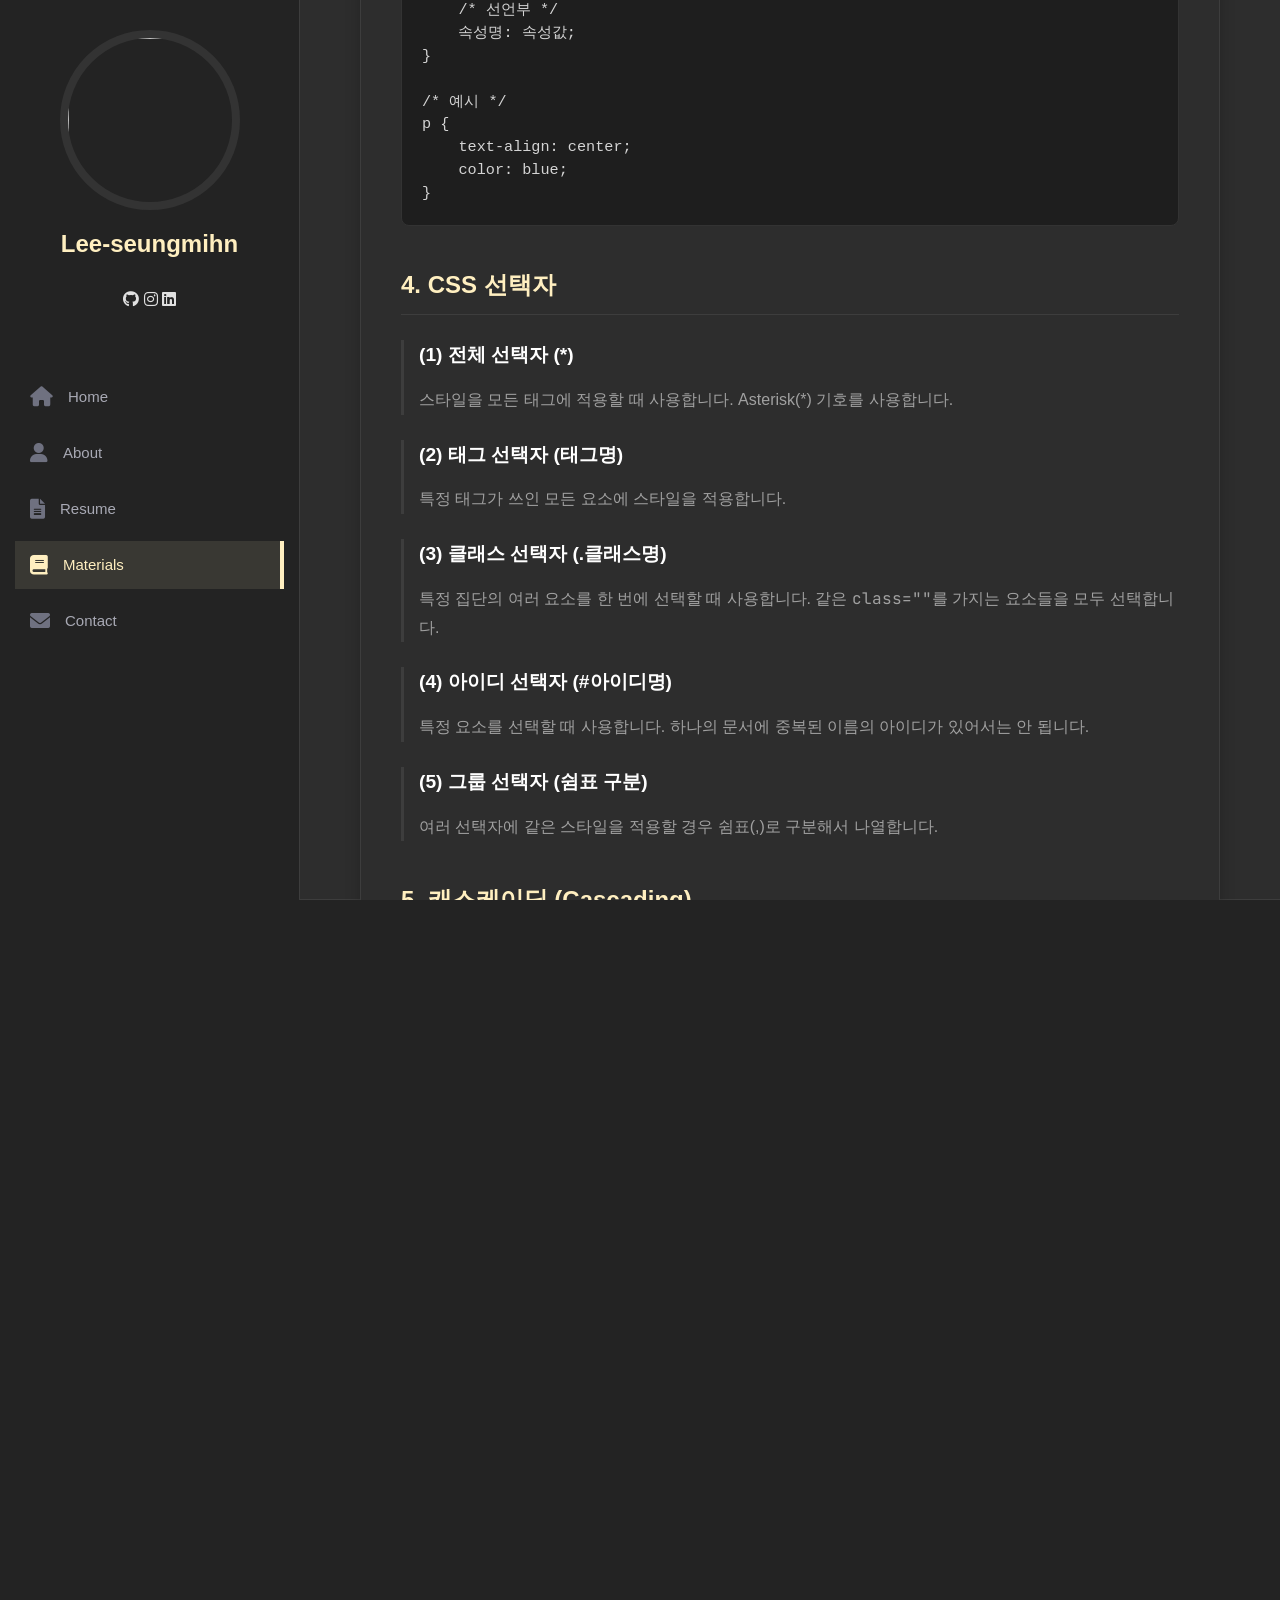
==== pages/css-intro.html @ 3c34afd3 "추가" ====
<!DOCTYPE html>
<html lang="ko" class="custom-scrollbar">
<head>
    <meta charset="UTF-8">
    <meta name="viewport" content="width=device-width, initial-scale=1.0">
    <title>CSS Intro | Lee-seungmihn</title>
    <link rel="stylesheet" href="../assets/css/reset.css">
    <link rel="stylesheet" href="../assets/css/font.css">
    <link rel="stylesheet" href="../assets/css/common.css">
    <link rel="stylesheet" href="../assets/css/util.css">
    <link rel="stylesheet" href="../assets/css/style.css">
    <link rel="stylesheet" href="https://cdnjs.cloudflare.com/ajax/libs/font-awesome/6.0.0/css/all.min.css">
</head>
<body>

    <!-- Sidebar -->
    <header id="sidebar">
        <div class="d-flex flex-column">
            <div class="profile">
                <img src="../assets/images/vertical-shot-light-brown-meerkat-daytime.jpg" alt="" class="img-fluid rounded-circle" style="width: 180px; height: 180px; object-fit: cover; object-position: top;">
                <h1 class="text-light"><a href="../index.html">Lee-seungmihn</a></h1>
                <div class="social-links mt-3 text-center">
                    <a href="#" class="github"><i class="fab fa-github"></i></a>
                    <a href="#" class="instagram"><i class="fab fa-instagram"></i></a>
                    <a href="#" class="linkedin"><i class="fab fa-linkedin"></i></a>
                </div>
            </div>

            <nav class="nav-menu">
                <div class="nav-indicator"></div>
                <ul>
                    <li><a href="../index.html#hero"><i class="fas fa-home"></i> <span>Home</span></a></li>
                    <li><a href="../index.html#about"><i class="fas fa-user"></i> <span>About</span></a></li>
                    <li><a href="../index.html#resume"><i class="fas fa-file-alt"></i> <span>Resume</span></a></li>
                    <li><a href="materials.html" class="active"><i class="fas fa-book"></i> <span>Materials</span></a></li>
                    <li><a href="../index.html#contact"><i class="fas fa-envelope"></i> <span>Contact</span></a></li>
                </ul>
            </nav>
        </div>
    </header>

    <main id="main">
        <section class="study-content section-bg">
            <div class="container">
                <div class="section-title">
                    <h2>CSS 기초 (Cascading Style Sheets)</h2>
                    <p>CSS의 기본 개념과 문법, 선택자, 그리고 우선순위 규칙에 대한 학습 정리입니다.</p>
                </div>

                <article class="study-article">
                    <h3>1. CSS란 무엇인가?</h3>
                    <p><strong>CSS</strong>는 <em>Cascading Style Sheets</em>의 약자입니다.</p>
                    <ul>
                        <li>HTML 태그들이 각종 미디어에서 어떻게 보일지를 정의할 때 사용합니다.</li>
                        <li>스타일을 HTML 문서로부터 분리하는 것이 가능해집니다.</li>
                    </ul>

                    <h3>2. CSS를 사용하는 이유</h3>
                    <p>HTML만으로 웹 페이지를 제작할 경우 다음과 같은 문제점이 발생합니다:</p>
                    <ul>
                        <li>세부 스타일을 일일이 따로 지정해야 해서 시간이 많이 소요됩니다.</li>
                        <li>완성 후에도 스타일 변경 및 유지보수가 어렵습니다.</li>
                    </ul>
                    <p><strong>CSS의 장점:</strong></p>
                    <ul>
                        <li>W3C에서 만든 스타일 시트 언어 표준입니다.</li>
                        <li>웹 페이지의 스타일을 별도의 파일로 저장하여 사이트 전체 스타일을 손쉽게 제어할 수 있습니다.</li>
                        <li>웹 사이트의 스타일을 일관성 있게 유지하고, 유지보수가 쉬워집니다.</li>
                    </ul>

                    <h3>3. CSS 문법</h3>
                    <div class="code-block">
<pre>
선택자 {
    /* 선언부 */
    속성명: 속성값;
}

/* 예시 */
p {
    text-align: center;
    color: blue;
}
</pre>
                    </div>

                    <h3>4. CSS 선택자</h3>
                    <div class="sub-section">
                        <h4>(1) 전체 선택자 (*)</h4>
                        <p>스타일을 모든 태그에 적용할 때 사용합니다. Asterisk(*) 기호를 사용합니다.</p>
                    </div>
                    <div class="sub-section">
                        <h4>(2) 태그 선택자 (태그명)</h4>
                        <p>특정 태그가 쓰인 모든 요소에 스타일을 적용합니다.</p>
                    </div>
                    <div class="sub-section">
                        <h4>(3) 클래스 선택자 (.클래스명)</h4>
                        <p>특정 집단의 여러 요소를 한 번에 선택할 때 사용합니다. 같은 <code>class=""</code>를 가지는 요소들을 모두 선택합니다.</p>
                    </div>
                    <div class="sub-section">
                        <h4>(4) 아이디 선택자 (#아이디명)</h4>
                        <p>특정 요소를 선택할 때 사용합니다. 하나의 문서에 중복된 이름의 아이디가 있어서는 안 됩니다.</p>
                    </div>
                    <div class="sub-section">
                        <h4>(5) 그룹 선택자 (쉼표 구분)</h4>
                        <p>여러 선택자에 같은 스타일을 적용할 경우 쉼표(,)로 구분해서 나열합니다.</p>
                    </div>

                    <h3>5. 캐스케이딩 (Cascading)</h3>
                    <p>하나의 요소는 하나 이상의 CSS 선언에 영향을 받을 수 있으며, 충돌을 피하기 위해 우선순위가 필요합니다.</p>

                    <h4>(1) 중요도 (Source Order)</h4>
                    <ol>
                        <li><strong>인라인 스타일:</strong> HTML 태그 안에 style 속성</li>
                        <li><strong>내부 스타일 시트:</strong> HTML 문서 안에 style 태그</li>
                        <li><strong>외부 스타일 시트:</strong> 별도 CSS 파일</li>
                        <li><strong>웹 브라우저 기본 스타일</strong></li>
                    </ol>

                    <h4>(2) 명시도 (Specificity)</h4>
                    <p>선택자를 구체적으로 사용할수록 우선순위가 높아집니다.</p>
                    <ol>
                        <li>!important</li>
                        <li>아이디 선택자 (#id)</li>
                        <li>클래스 선택자 (.class)</li>
                        <li>태그 선택자 (tag)</li>
                        <li>전체 선택자 (*)</li>
                        <li>상속받은 속성 (Inherited)</li>
                    </ol>

                    <h4>(3) 선언 순서</h4>
                    <p>나중에 선언된 스타일이 우선 적용됩니다.</p>
                </article>

                <div class="mt-5 text-center">
                    <a href="materials.html" class="btn-back">목록으로 돌아가기</a>
                </div>
            </div>
        </section>
    </main>

    <!-- Footer -->
    <footer id="footer">
        <div class="container">
            <div class="copyright">
                &copy; Copyright 2024 <strong><span>Lee-seungmihn</span></strong>. All Rights Reserved.
            </div>
        </div>
    </footer>

    <script src="../assets/js/layout.js"></script>
    <script src="../assets/js/service.js"></script>
    <script src="../assets/js/event.js"></script>
</body>
</html>
---- assets/css/font.css ----
/* font.css */
@import url('https://cdn.jsdelivr.net/gh/orioncactus/pretendard@v1.3.9/dist/web/static/pretendard.min.css');
@import url('https://fonts.googleapis.com/css2?family=JetBrains+Mono:wght@400;700&display=swap');

:root {
    --font-main: "Pretendard", -apple-system, BlinkMacSystemFont, system-ui, Roboto, "Helvetica Neue", "Segoe UI", "Apple SD Gothic Neo", "Noto Sans KR", "Malgun Gothic", "Apple Color Emoji", "Segoe UI Emoji", "Segoe UI Symbol", sans-serif;
    --font-code: 'JetBrains Mono', monospace;
}

body {
    font-family: var(--font-main);
    line-height: 1.6;
}

code, pre {
    font-family: var(--font-code);
}
---- assets/css/common.css ----
/* common.css - Lee-seungmihn Full Page & Custom Scrollbar */
:root {
    --primary-bg: #232323; 
    --accent-color: #ffefc0; 
    --text-main: #e0e0e0;
    --text-muted: #a0a0a0;
    --bg-light: #2d2d2d;
    --white: #ffffff;
    --border-color: #3d3d3d;
    --sidebar-width: 300px;
}

* { margin: 0; padding: 0; box-sizing: border-box; }

/* 1. Custom Scrollbar */
.custom-scrollbar::-webkit-scrollbar { width: 6px; }
.custom-scrollbar::-webkit-scrollbar-track { background: var(--primary-bg); }
.custom-scrollbar::-webkit-scrollbar-thumb { background: var(--accent-color); border-radius: 10px; }

/* 스크롤바 숨기기 */
.hide-scrollbar { -ms-overflow-style: none; scrollbar-width: none; }
.hide-scrollbar::-webkit-scrollbar { display: none; }

html.full-page-active, 
html.full-page-active body { overflow: hidden; height: 100%; }

body {
    font-family: "Pretendard", sans-serif;
    color: var(--text-main);
    background-color: var(--primary-bg);
}

/* Sidebar */
#sidebar {
    position: fixed;
    top: 0; left: 0; bottom: 0;
    width: var(--sidebar-width);
    padding: 0 15px;
    background: var(--primary-bg);
    border-right: 1px solid var(--border-color);
    overflow-y: auto;
    z-index: 9997;
    transition: left 0.5s cubic-bezier(0.645, 0.045, 0.355, 1);
}

.profile { padding: 30px 0; text-align: center; }
.profile img { 
    margin: 0 auto; display: block; border: 8px solid #333; border-radius: 50%; 
    width: 180px; height: 180px; object-fit: cover; object-position: top;
}
.profile h1 { font-size: 24px; margin: 15px 0 0 0; font-weight: 600; color: var(--accent-color); }

.nav-menu { padding: 30px 0; position: relative; }
.nav-menu ul { list-style: none; position: relative; z-index: 2; }

/* Floating Rectangular Indicator */
.nav-indicator {
    position: absolute;
    left: 0; width: 100%;
    background: rgba(255, 239, 192, 0.1);
    border-right: 4px solid var(--accent-color);
    transition: all 0.5s cubic-bezier(0.4, 0, 0.2, 1); 
    z-index: 1;
    pointer-events: none;
}

.nav-menu a {
    display: flex; align-items: center; color: #a8a9b4; padding: 12px 15px; margin-bottom: 8px;
    transition: 0.3s; font-size: 15px; text-decoration: none;
}
.nav-menu a i { font-size: 20px; padding-right: 15px; color: #6f7180; }
.nav-menu a:hover, .nav-menu .active, .nav-menu li:hover > a { color: var(--accent-color); }
.nav-menu a:hover i, .nav-menu .active i { color: var(--accent-color); }

/* Main Content */
#main { 
    margin-left: var(--sidebar-width); 
    transition: transform 0.7s cubic-bezier(0.645, 0.045, 0.355, 1),
                margin-left 0.5s cubic-bezier(0.645, 0.045, 0.355, 1),
                opacity 0.5s ease;
    will-change: transform, margin-left;
}

/* Full Page Sections */
section {
    width: 100%; height: 100vh; padding: 60px 0;
    display: flex; flex-direction: column; justify-content: center;
    border-bottom: 1px solid var(--border-color); position: relative;
}

footer {
    width: 100%; height: 200px; background: #1a1a1a;
    display: flex; align-items: center; justify-content: center;
    border-top: 1px solid var(--border-color);
}

.section-bg { background: var(--bg-light); }
.section-title { padding-bottom: 30px; }
.section-title h2 { font-size: 32px; font-weight: bold; margin-bottom: 20px; padding-bottom: 20px; position: relative; color: var(--accent-color); }
.section-title h2::after { content: ""; position: absolute; display: block; width: 50px; height: 3px; background: var(--accent-color); bottom: 0; left: 0; }

.container { padding: 0 60px; width: 100%; max-width: 1200px; margin: 0 auto; }

/* Resume Section */
.resume-grid {
    display: grid; grid-template-columns: repeat(2, 1fr); gap: 50px; width: 100%; align-items: start;
}
.resume-col { min-width: 0; }
.resume .resume-title { font-size: 26px; font-weight: 700; margin-bottom: 25px; color: var(--accent-color); }
.resume .resume-item { padding: 0 0 25px 25px; border-left: 2px solid var(--accent-color); position: relative; }

/* Hero Section */
#hero {
    background: linear-gradient(rgba(35, 35, 35, 0.85), rgba(35, 35, 35, 0.85)), url('https://images.unsplash.com/photo-1498050108023-c5249f4df085?auto=format&fit=crop&q=80&w=2072') top center no-repeat;
    background-size: cover;
}
#hero .hero-container { text-align: center; }
#hero h1 { font-size: 80px; font-weight: 700; color: var(--accent-color); margin-bottom: 15px; }
#hero p { color: #fff; font-size: 32px; }

/* Scroll Indicators */
.scroll-down {
    position: absolute; bottom: 30px; left: 50%; transform: translateX(-50%);
    display: flex; flex-direction: column; align-items: center;
    color: var(--accent-color); text-decoration: none; font-size: 12px; letter-spacing: 2px; opacity: 0.7; transition: 0.3s;
}
.mouse { width: 20px; height: 35px; border: 2px solid var(--accent-color); border-radius: 20px; margin-bottom: 5px; position: relative; }
.mouse::before {
    content: ""; position: absolute; top: 5px; left: 50%; transform: translateX(-50%);
    width: 4px; height: 4px; background: var(--accent-color); border-radius: 50%;
    animation: mouse-scroll 1.5s infinite;
}
@keyframes mouse-scroll { 0% { opacity: 1; top: 5px; } 100% { opacity: 0; top: 20px; } }

/* Typing Effect */
.typed-cursor {
    display: inline-block; width: 15px; height: 1.1em; background-color: var(--accent-color);
    margin-left: 8px; vertical-align: middle; animation: blink 0.6s infinite;
}
@keyframes blink { 0%, 100% { opacity: 1; } 50% { opacity: 0; } }

/* Materials Section Pretty Cards - 복구됨 */
.materials-swiper { padding: 40px 0; max-width: 100%; }
.swiper-slide { width: 300px !important; height: auto !important; opacity: 1; transition: transform 0.3s; }
.material-card {
    background: #2d2d2d; border: 1px solid var(--border-color); border-radius: 20px;
    padding: 40px 30px; text-align: center;
    transition: all 0.4s cubic-bezier(0.175, 0.885, 0.32, 1.275);
    height: 100%; display: flex; flex-direction: column; justify-content: center; align-items: center;
    position: relative; overflow: hidden;
}
.material-card:hover {
    border-color: var(--accent-color);
    box-shadow: 0 10px 30px rgba(0, 0, 0, 0.5);
}
.card-icon { font-size: 48px; color: var(--accent-color); margin-bottom: 20px; }
.material-card h4 { font-size: 22px; font-weight: 700; color: var(--accent-color); margin-bottom: 15px; }
.material-card p { font-size: 15px; color: var(--text-muted); margin-bottom: 25px; line-height: 1.6; }
.view-more {
    display: inline-block; padding: 8px 25px; border: 1px solid var(--accent-color);
    color: var(--accent-color); font-weight: 700; font-size: 13px; letter-spacing: 1px;
    text-decoration: none; border-radius: 30px; transition: all 0.3s;
}
.view-more:hover { background: var(--accent-color); color: var(--primary-bg); }

/* See More Card - Portal Style */
.see-more-card {width: 200px; background: linear-gradient(135deg, #2d2d2d 0%, #1a1a1a 100%); border: 1px solid var(--border-color); position: relative; overflow: hidden; z-index: 1; }
.see-more-card .card-icon, .see-more-card h4, .see-more-card p { transition: all 0.4s ease; }
.see-more-card::before { content: ""; position: absolute; top: 0; left: -100%; width: 100%; height: 100%; background: var(--accent-color); transition: all 0.5s cubic-bezier(0.6, 0.05, 0.1, 0.99); z-index: -1; }
.see-more-card:hover::before { left: 0; }
.see-more-card:hover { transform: translateY(0) !important; border-color: var(--accent-color); }
.see-more-card:hover .card-icon, .see-more-card:hover h4, .see-more-card:hover p { color: var(--primary-bg); transform: translateX(10px); }
.see-more-card .card-icon i { transition: all 0.4s ease; }
.see-more-card:hover .card-icon i { transform: scale(1.2); }
.see-more-card:hover .card-icon i::before { content: "\f178"; }

/* Contact Form Styles */
.contact-form { max-width: 800px; margin: 0 auto; }
.input-group { display: flex; flex-direction: column; text-align: left; }
.input-group label { font-size: 12px; font-weight: 700; letter-spacing: 1.5px; color: var(--accent-color); margin-bottom: 8px; padding-left: 5px; }
.custom-input { background: rgba(255, 255, 255, 0.03); border: 1px solid var(--border-color); border-radius: 8px; padding: 15px; color: var(--white); font-size: 15px; transition: all 0.3s ease; width: 100%; }
.custom-input:focus { outline: none; background: rgba(255, 255, 255, 0.07); border-color: var(--accent-color); box-shadow: 0 0 15px rgba(255, 239, 192, 0.1); }
.submit-btn { background: transparent; border: 2px solid var(--accent-color); color: var(--accent-color); padding: 15px 40px; font-size: 14px; font-weight: 800; letter-spacing: 2px; border-radius: 50px; cursor: pointer; overflow: hidden; position: relative; transition: all 0.4s ease; display: inline-flex; align-items: center; gap: 10px; }
.submit-btn:hover { background: var(--accent-color); color: var(--primary-bg); }
.submit-btn:hover i { transform: translate(5px, -5px) scale(1.1); }

/* Mobile UI Elements */
.mobile-nav-toggle {
    position: fixed; right: 15px; top: 15px; z-index: 9998; color: var(--accent-color); font-size: 28px; cursor: pointer;
    display: none; background: transparent; transition: opacity 0.4s ease; visibility: hidden; opacity: 0;
}
.mobile-nav-toggle.visible { display: flex; opacity: 1; visibility: visible; }
.back-to-top { position: fixed; visibility: hidden; opacity: 0; right: 20px; bottom: 20px; z-index: 996; background: var(--accent-color); width: 45px; height: 45px; border-radius: 50%; color: var(--primary-bg); display: flex; align-items: center; justify-content: center; transition: 0.4s; text-decoration: none; }
.back-to-top.active { visibility: visible; opacity: 1; }

/* Responsive */
@media (max-width: 1199px) {
    html.full-page-active, html.full-page-active body { overflow: auto; }
    #sidebar { left: -300px; }
    .mobile-nav-active #sidebar { left: 0; }
    #main { margin-left: 0 !important; transform: translateX(0); transition: all 0.4s cubic-bezier(0.645, 0.045, 0.355, 1) !important; }
    .mobile-nav-active #main { transform: translateX(300px); opacity: 0.5; pointer-events: none; }
    .resume-grid { grid-template-columns: 1fr; gap: 30px; }
    .container { padding: 0 30px; }
    #hero h1 { font-size: 40px; }
}
---- assets/css/util.css ----
/* util.css */

/* Display */
.d-flex { display: flex; }
.d-grid { display: grid; }
.d-none { display: none; }
.d-block { display: block; }
.d-inline-block { display: inline-block; }

/* Flexbox */
.flex-column { flex-direction: column; }
.align-center { align-items: center; }
.justify-center { justify-content: center; }
.justify-between { justify-content: space-between; }
.flex-wrap { flex-wrap: wrap; }
.gap-1 { gap: 8px; }
.gap-2 { gap: 16px; }
.gap-3 { gap: 24px; }

/* Spacing (Margin) */
.m-0 { margin: 0; }
.mt-1 { margin-top: 8px; }
.mt-2 { margin-top: 16px; }
.mt-3 { margin-top: 24px; }
.mt-4 { margin-top: 32px; }
.mb-1 { margin-bottom: 8px; }
.mb-2 { margin-bottom: 16px; }
.mb-3 { margin-bottom: 24px; }
.mb-4 { margin-bottom: 32px; }

/* Spacing (Padding) */
.p-1 { padding: 8px; }
.p-2 { padding: 16px; }
.p-3 { padding: 24px; }
.py-1 { padding-top: 8px; padding-bottom: 8px; }
.py-2 { padding-top: 16px; padding-bottom: 16px; }
.py-3 { padding-top: 24px; padding-bottom: 24px; }
.px-1 { padding-left: 8px; padding-right: 8px; }
.px-2 { padding-left: 16px; padding-right: 16px; }
.px-3 { padding-left: 24px; padding-right: 24px; }

/* Text Alignment */
.text-center { text-align: center; }
.text-right { text-align: right; }
.text-left { text-align: left; }

/* Width */
.w-100 { width: 100%; }
.h-100 { height: 100%; }
---- assets/css/style.css ----
/* style.css - Page-specific styles */

/* Study Content Page Styles */
.study-content {
    min-height: 100vh;
    padding: 60px 0;
    color: var(--text-main);
}

.study-article {
    background: #2d2d2d;
    padding: 40px;
    border-radius: 15px;
    border: 1px solid var(--border-color);
    box-shadow: 0 5px 15px rgba(0,0,0,0.2);
}

.study-article h3 {
    color: var(--accent-color);
    margin-top: 40px;
    margin-bottom: 20px;
    font-size: 1.5rem;
    border-bottom: 1px solid var(--border-color);
    padding-bottom: 10px;
}
.study-article h3:first-of-type {
    margin-top: 0;
}

.study-article h4 {
    color: var(--white);
    margin-top: 25px;
    margin-bottom: 15px;
    font-size: 1.2rem;
}

.study-article p {
    margin-bottom: 15px;
    line-height: 1.8;
    color: var(--text-muted);
}

.study-article strong {
    color: var(--white);
    font-weight: 600;
}

.study-article em {
    color: var(--accent-color);
    font-style: normal;
}

.study-article ul, .study-article ol {
    margin-bottom: 20px;
    padding-left: 20px;
    color: var(--text-muted);
}

.study-article li {
    margin-bottom: 8px;
    line-height: 1.6;
}

/* Code Block Styling */
.code-block {
    background: #1e1e1e;
    border-radius: 8px;
    padding: 20px;
    margin: 20px 0;
    overflow-x: auto;
    border: 1px solid #333;
}

.code-block pre {
    margin: 0;
    font-family: 'Consolas', 'Monaco', monospace;
    font-size: 0.95rem;
    color: #d4d4d4;
    line-height: 1.5;
}

.sub-section {
    margin-bottom: 25px;
    padding-left: 15px;
    border-left: 3px solid var(--border-color);
}

.sub-section:hover {
    border-left-color: var(--accent-color);
    transition: border-left-color 0.3s ease;
}

/* Buttons */
.btn-back {
    display: inline-block;
    padding: 12px 30px;
    background: transparent;
    border: 2px solid var(--accent-color);
    color: var(--accent-color);
    text-decoration: none;
    font-weight: bold;
    border-radius: 30px;
    transition: all 0.3s ease;
    margin-top: 40px;
}

.btn-back:hover {
    background: var(--accent-color);
    color: var(--primary-bg);
}

.text-center {
    text-align: center;
}
.mt-5 {
    margin-top: 3rem;
}
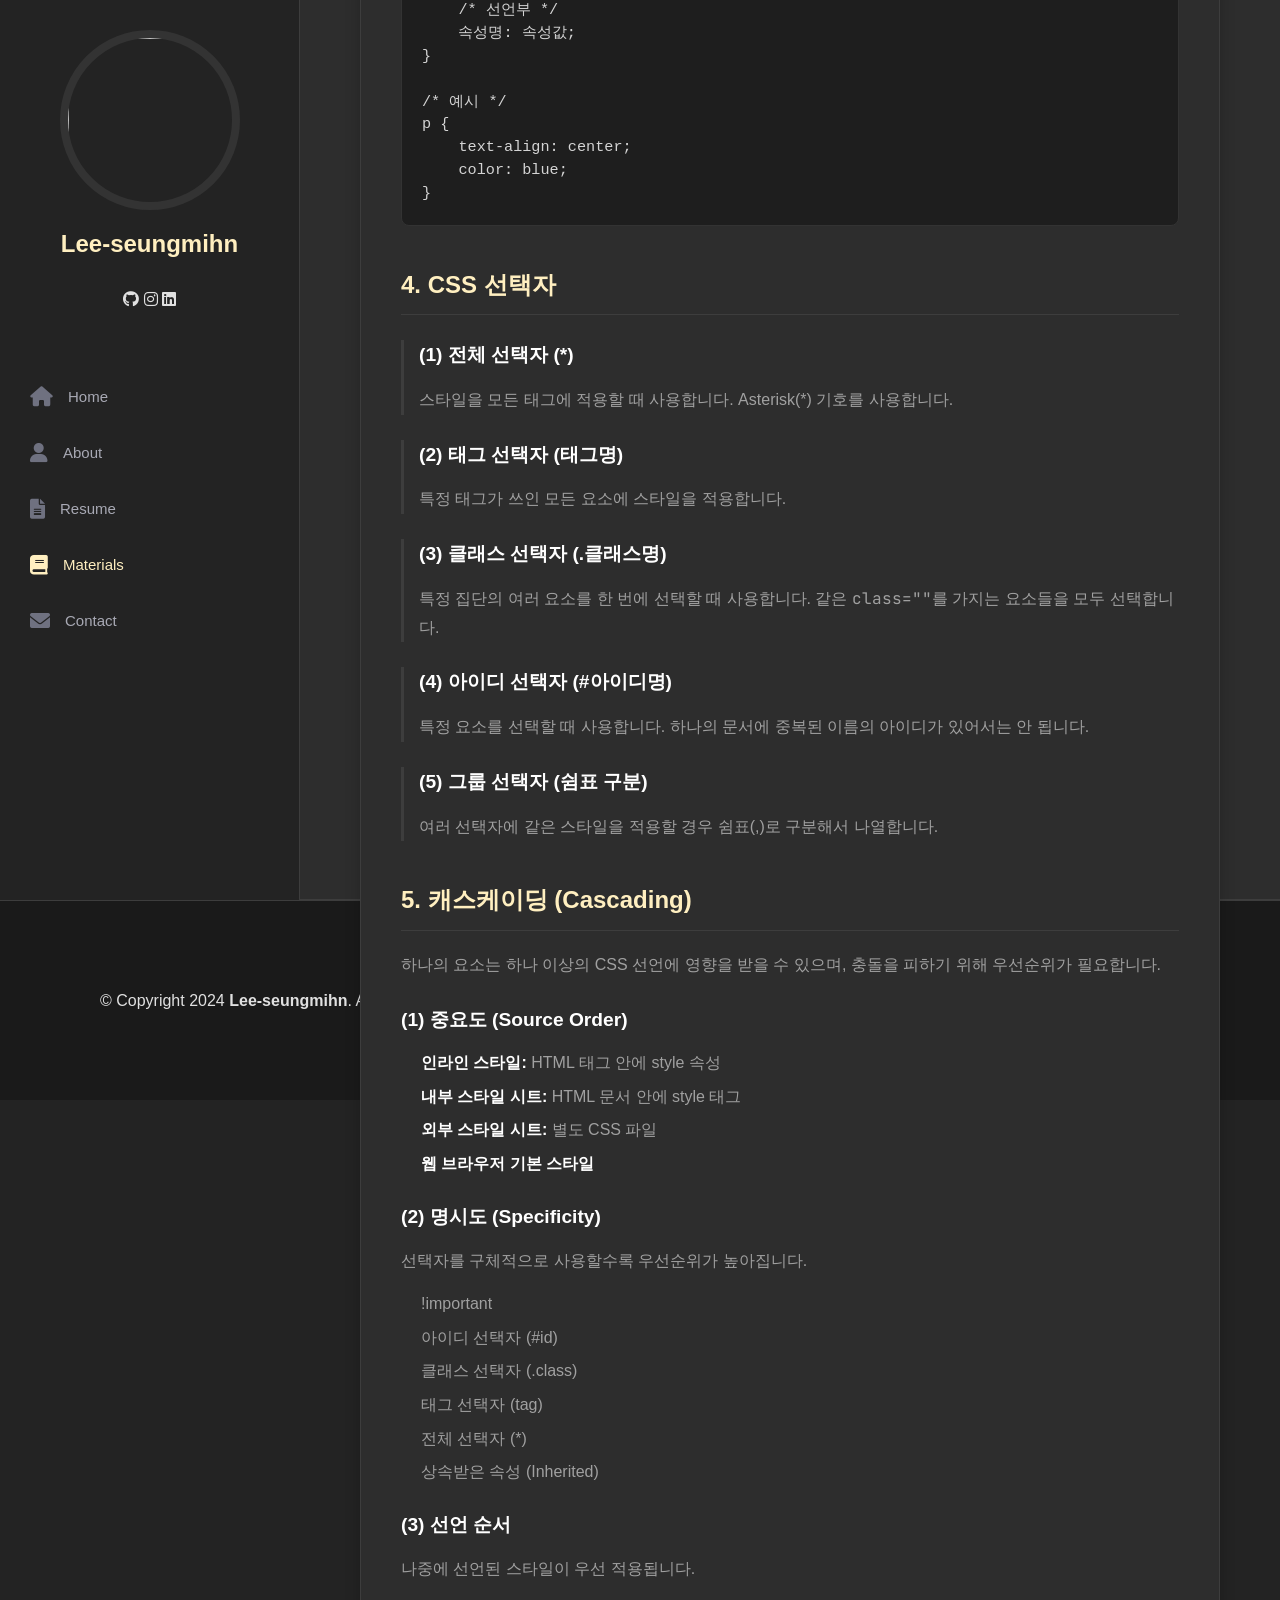
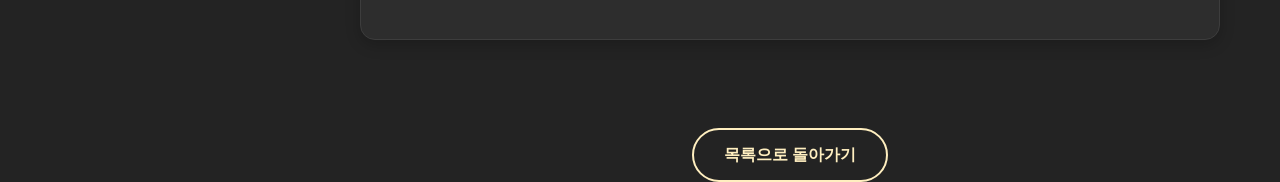
==== commit 59513649: "Build publisher-focused portfolio" ====
--- a/pages/css-intro.html
+++ b/pages/css-intro.html
@@ -13,19 +13,31 @@
 </head>
 <body>
 
-    <!-- Sidebar -->
+    <!-- Mobile Navigation Toggle -->
+    <i class="fas fa-bars mobile-nav-toggle"></i>
+
+    <!-- Sidebar Navigation -->
     <header id="sidebar">
         <div class="d-flex flex-column">
+
+            <!-- Profile Area -->
             <div class="profile">
-                <img src="../assets/images/vertical-shot-light-brown-meerkat-daytime.jpg" alt="" class="img-fluid rounded-circle" style="width: 180px; height: 180px; object-fit: cover; object-position: top;">
+                <img
+                    src="../assets/images/vertical-shot-light-brown-meerkat-daytime.jpg"
+                    alt=""
+                    class="profile-image img-fluid rounded-circle"
+                >
                 <h1 class="text-light"><a href="../index.html">Lee-seungmihn</a></h1>
+
+                <!-- Profile Links -->
                 <div class="social-links mt-3 text-center">
-                    <a href="#" class="github"><i class="fab fa-github"></i></a>
+                    <a href="https://github.com/Lee-seungmihn" target="_blank" class="github"><i class="fab fa-github"></i></a>
                     <a href="#" class="instagram"><i class="fab fa-instagram"></i></a>
                     <a href="#" class="linkedin"><i class="fab fa-linkedin"></i></a>
                 </div>
             </div>
 
+            <!-- Main Menu -->
             <nav class="nav-menu">
                 <div class="nav-indicator"></div>
                 <ul>
@@ -39,14 +51,18 @@
         </div>
     </header>
 
+    <!-- Study Content -->
     <main id="main">
         <section class="study-content section-bg">
             <div class="container">
+
+                <!-- Page Header -->
                 <div class="section-title">
                     <h2>CSS 기초 (Cascading Style Sheets)</h2>
                     <p>CSS의 기본 개념과 문법, 선택자, 그리고 우선순위 규칙에 대한 학습 정리입니다.</p>
                 </div>
 
+                <!-- Study Article Card -->
                 <article class="study-article">
                     <h3>1. CSS란 무엇인가?</h3>
                     <p><strong>CSS</strong>는 <em>Cascading Style Sheets</em>의 약자입니다.</p>
@@ -139,7 +155,7 @@
         </section>
     </main>
 
-    <!-- Footer -->
+    <!-- Footer Area -->
     <footer id="footer">
         <div class="container">
             <div class="copyright">
@@ -152,4 +168,4 @@
     <script src="../assets/js/service.js"></script>
     <script src="../assets/js/event.js"></script>
 </body>
-</html>+</html>
--- a/assets/css/font.css
+++ b/assets/css/font.css
@@ -1,17 +1,26 @@
-/* font.css */
-@import url('https://cdn.jsdelivr.net/gh/orioncactus/pretendard@v1.3.9/dist/web/static/pretendard.min.css');
-@import url('https://fonts.googleapis.com/css2?family=JetBrains+Mono:wght@400;700&display=swap');
+/* ==========================================================================
+   font.css
+   Web font imports and font-family tokens
+   ========================================================================== */
 
+/* Font Imports */
+@import url("https://cdn.jsdelivr.net/gh/orioncactus/pretendard@v1.3.9/dist/web/static/pretendard.min.css");
+@import url("https://fonts.googleapis.com/css2?family=JetBrains+Mono:wght@400;700&display=swap");
+
+/* Font Tokens */
 :root {
     --font-main: "Pretendard", -apple-system, BlinkMacSystemFont, system-ui, Roboto, "Helvetica Neue", "Segoe UI", "Apple SD Gothic Neo", "Noto Sans KR", "Malgun Gothic", "Apple Color Emoji", "Segoe UI Emoji", "Segoe UI Symbol", sans-serif;
-    --font-code: 'JetBrains Mono', monospace;
+    --font-code: "JetBrains Mono", monospace;
 }
 
+/* Base Typography */
 body {
     font-family: var(--font-main);
     line-height: 1.6;
 }
 
-code, pre {
+/* Code Typography */
+code,
+pre {
     font-family: var(--font-code);
 }
--- a/assets/css/common.css
+++ b/assets/css/common.css
@@ -1,7 +1,16 @@
-/* common.css - Lee-seungmihn Full Page & Custom Scrollbar */
+/* ==========================================================================
+   common.css
+   Portfolio base layout, shared components, and responsive rules
+   ========================================================================== */
+
+/* ==========================================================================
+   Design Tokens
+   - Site-wide colors, spacing constants, and layout sizes
+   ========================================================================== */
+
 :root {
-    --primary-bg: #232323; 
-    --accent-color: #ffefc0; 
+    --primary-bg: #232323;
+    --accent-color: #ffefc0;
     --text-main: #e0e0e0;
     --text-muted: #a0a0a0;
     --bg-light: #2d2d2d;
@@ -10,197 +19,997 @@
     --sidebar-width: 300px;
 }
 
-* { margin: 0; padding: 0; box-sizing: border-box; }
-
-/* 1. Custom Scrollbar */
-.custom-scrollbar::-webkit-scrollbar { width: 6px; }
-.custom-scrollbar::-webkit-scrollbar-track { background: var(--primary-bg); }
-.custom-scrollbar::-webkit-scrollbar-thumb { background: var(--accent-color); border-radius: 10px; }
-
-/* 스크롤바 숨기기 */
-.hide-scrollbar { -ms-overflow-style: none; scrollbar-width: none; }
-.hide-scrollbar::-webkit-scrollbar { display: none; }
-
-html.full-page-active, 
-html.full-page-active body { overflow: hidden; height: 100%; }
+/* ==========================================================================
+   Base
+   - Global reset supplement and page-level defaults
+   ========================================================================== */
+
+* {
+    margin: 0;
+    padding: 0;
+    box-sizing: border-box;
+}
+
+html.full-page-active,
+html.full-page-active body {
+    height: 100%;
+    overflow: hidden;
+}
 
 body {
-    font-family: "Pretendard", sans-serif;
     color: var(--text-main);
     background-color: var(--primary-bg);
-}
-
-/* Sidebar */
+    font-family: "Pretendard", sans-serif;
+}
+
+/* ==========================================================================
+   Scrollbar Utilities
+   - Custom visible scrollbar and hidden scrollbar helper
+   ========================================================================== */
+
+.custom-scrollbar::-webkit-scrollbar {
+    width: 6px;
+}
+
+.custom-scrollbar::-webkit-scrollbar-track {
+    background: var(--primary-bg);
+}
+
+.custom-scrollbar::-webkit-scrollbar-thumb {
+    background: var(--accent-color);
+    border-radius: 10px;
+}
+
+.hide-scrollbar {
+    -ms-overflow-style: none;
+    scrollbar-width: none;
+}
+
+.hide-scrollbar::-webkit-scrollbar {
+    display: none;
+}
+
+/* ==========================================================================
+   Layout Containers
+   - Sidebar offset, section frame, content width, and footer
+   ========================================================================== */
+
+#main {
+    margin-left: var(--sidebar-width);
+    transition:
+        transform 0.7s cubic-bezier(0.645, 0.045, 0.355, 1),
+        margin-left 0.5s cubic-bezier(0.645, 0.045, 0.355, 1),
+        opacity 0.5s ease;
+    will-change: transform, margin-left;
+}
+
+section {
+    position: relative;
+    display: flex;
+    flex-direction: column;
+    justify-content: center;
+    width: 100%;
+    height: 100vh;
+    padding: 60px 0;
+    border-bottom: 1px solid var(--border-color);
+}
+
+.container {
+    width: 100%;
+    max-width: 1200px;
+    margin: 0 auto;
+    padding: 0 60px;
+}
+
+.section-bg {
+    background: var(--bg-light);
+}
+
+.section-title {
+    padding-bottom: 30px;
+}
+
+.section-title h2 {
+    position: relative;
+    margin-bottom: 20px;
+    padding-bottom: 20px;
+    color: var(--accent-color);
+    font-size: 32px;
+    font-weight: 700;
+}
+
+.section-title h2::after {
+    content: "";
+    position: absolute;
+    bottom: 0;
+    left: 0;
+    display: block;
+    width: 50px;
+    height: 3px;
+    background: var(--accent-color);
+}
+
+footer {
+    display: flex;
+    align-items: center;
+    justify-content: center;
+    width: 100%;
+    height: 200px;
+    background: #1a1a1a;
+    border-top: 1px solid var(--border-color);
+}
+
+/* ==========================================================================
+   Sidebar Container
+   - Fixed left navigation shell
+   ========================================================================== */
+
 #sidebar {
     position: fixed;
-    top: 0; left: 0; bottom: 0;
+    top: 0;
+    bottom: 0;
+    left: 0;
+    z-index: 9997;
     width: var(--sidebar-width);
     padding: 0 15px;
+    overflow-y: auto;
     background: var(--primary-bg);
     border-right: 1px solid var(--border-color);
-    overflow-y: auto;
-    z-index: 9997;
     transition: left 0.5s cubic-bezier(0.645, 0.045, 0.355, 1);
 }
 
-.profile { padding: 30px 0; text-align: center; }
-.profile img { 
-    margin: 0 auto; display: block; border: 8px solid #333; border-radius: 50%; 
-    width: 180px; height: 180px; object-fit: cover; object-position: top;
-}
-.profile h1 { font-size: 24px; margin: 15px 0 0 0; font-weight: 600; color: var(--accent-color); }
-
-.nav-menu { padding: 30px 0; position: relative; }
-.nav-menu ul { list-style: none; position: relative; z-index: 2; }
-
-/* Floating Rectangular Indicator */
+/* ==========================================================================
+   Sidebar Profile Area
+   - Profile image, name, and external profile links
+   ========================================================================== */
+
+.profile {
+    padding: 30px 0;
+    text-align: center;
+}
+
+.profile img,
+.profile-image {
+    display: block;
+    width: 180px;
+    height: 180px;
+    margin: 0 auto;
+    object-fit: cover;
+    object-position: top;
+    border: 8px solid #333;
+    border-radius: 50%;
+}
+
+.profile h1 {
+    margin: 15px 0 0;
+    color: var(--accent-color);
+    font-size: 24px;
+    font-weight: 600;
+}
+
+/* ==========================================================================
+   Sidebar Link Area
+   - Main menu links and active indicator
+   ========================================================================== */
+
+.nav-menu {
+    position: relative;
+    padding: 30px 0;
+}
+
+.nav-menu ul {
+    position: relative;
+    z-index: 2;
+    list-style: none;
+}
+
 .nav-indicator {
     position: absolute;
-    left: 0; width: 100%;
+    left: 0;
+    z-index: 1;
+    display: none;
+    width: 100%;
     background: rgba(255, 239, 192, 0.1);
     border-right: 4px solid var(--accent-color);
-    transition: all 0.5s cubic-bezier(0.4, 0, 0.2, 1); 
-    z-index: 1;
     pointer-events: none;
+    transition:
+        top 0.5s cubic-bezier(0.4, 0, 0.2, 1),
+        height 0.5s cubic-bezier(0.4, 0, 0.2, 1);
 }
 
 .nav-menu a {
-    display: flex; align-items: center; color: #a8a9b4; padding: 12px 15px; margin-bottom: 8px;
-    transition: 0.3s; font-size: 15px; text-decoration: none;
-}
-.nav-menu a i { font-size: 20px; padding-right: 15px; color: #6f7180; }
-.nav-menu a:hover, .nav-menu .active, .nav-menu li:hover > a { color: var(--accent-color); }
-.nav-menu a:hover i, .nav-menu .active i { color: var(--accent-color); }
-
-/* Main Content */
-#main { 
-    margin-left: var(--sidebar-width); 
-    transition: transform 0.7s cubic-bezier(0.645, 0.045, 0.355, 1),
-                margin-left 0.5s cubic-bezier(0.645, 0.045, 0.355, 1),
-                opacity 0.5s ease;
-    will-change: transform, margin-left;
-}
-
-/* Full Page Sections */
-section {
-    width: 100%; height: 100vh; padding: 60px 0;
-    display: flex; flex-direction: column; justify-content: center;
-    border-bottom: 1px solid var(--border-color); position: relative;
-}
-
-footer {
-    width: 100%; height: 200px; background: #1a1a1a;
-    display: flex; align-items: center; justify-content: center;
-    border-top: 1px solid var(--border-color);
-}
-
-.section-bg { background: var(--bg-light); }
-.section-title { padding-bottom: 30px; }
-.section-title h2 { font-size: 32px; font-weight: bold; margin-bottom: 20px; padding-bottom: 20px; position: relative; color: var(--accent-color); }
-.section-title h2::after { content: ""; position: absolute; display: block; width: 50px; height: 3px; background: var(--accent-color); bottom: 0; left: 0; }
-
-.container { padding: 0 60px; width: 100%; max-width: 1200px; margin: 0 auto; }
-
-/* Resume Section */
+    display: flex;
+    align-items: center;
+    margin-bottom: 8px;
+    padding: 12px 15px;
+    color: #a8a9b4;
+    font-size: 15px;
+    text-decoration: none;
+    transition: 0.3s;
+}
+
+.nav-menu a i {
+    padding-right: 15px;
+    color: #6f7180;
+    font-size: 20px;
+}
+
+.nav-menu a:hover,
+.nav-menu .active,
+.nav-menu li:hover > a {
+    color: var(--accent-color);
+}
+
+.nav-menu a:hover i,
+.nav-menu .active i {
+    color: var(--accent-color);
+}
+
+.nav-more-toggle {
+    display: flex;
+    align-items: center;
+    width: 100%;
+    margin-bottom: 8px;
+    padding: 12px 15px;
+    color: #a8a9b4;
+    font: inherit;
+    font-size: 15px;
+    text-align: left;
+    cursor: pointer;
+    background: transparent;
+    border: 0;
+    transition: color 0.3s;
+}
+
+.nav-more-toggle > i:first-child {
+    width: 35px;
+    color: #6f7180;
+    font-size: 20px;
+}
+
+.nav-more-toggle:hover,
+.nav-more-toggle:focus-visible,
+.nav-more.is-open .nav-more-toggle {
+    color: var(--accent-color);
+}
+
+.nav-more-toggle:hover > i:first-child,
+.nav-more-toggle:focus-visible > i:first-child,
+.nav-more.is-open .nav-more-toggle > i:first-child {
+    color: var(--accent-color);
+}
+
+.nav-more-toggle:focus-visible {
+    outline: 1px solid var(--accent-color);
+    outline-offset: -1px;
+}
+
+.nav-more-arrow {
+    margin-left: auto;
+    font-size: 12px;
+    transition: transform 0.35s ease;
+}
+
+.nav-more.is-open .nav-more-arrow {
+    transform: rotate(180deg);
+}
+
+.nav-menu .nav-more-list {
+    max-height: 0;
+    padding-left: 17px;
+    overflow: hidden;
+    visibility: hidden;
+    opacity: 0;
+    transform: translateY(-8px);
+    transition:
+        max-height 0.4s ease,
+        opacity 0.3s ease,
+        transform 0.4s ease,
+        visibility 0.4s;
+}
+
+.nav-more.is-open .nav-more-list {
+    max-height: 140px;
+    visibility: visible;
+    opacity: 1;
+    transform: translateY(0);
+}
+
+.nav-menu .nav-more-list a {
+    padding-top: 10px;
+    padding-bottom: 10px;
+    font-size: 14px;
+}
+
+/* ==========================================================================
+   Hero Section
+   - First viewport intro and typing cursor
+   ========================================================================== */
+
+#hero {
+    background:
+        linear-gradient(rgba(35, 35, 35, 0.85), rgba(35, 35, 35, 0.85)),
+        url("https://images.unsplash.com/photo-1498050108023-c5249f4df085?auto=format&fit=crop&q=80&w=2072") top center no-repeat;
+    background-size: cover;
+}
+
+#hero .hero-container {
+    text-align: center;
+}
+
+#hero h1 {
+    margin-bottom: 15px;
+    color: var(--accent-color);
+    font-size: 80px;
+    font-weight: 700;
+}
+
+#hero p {
+    color: #fff;
+    font-size: 32px;
+}
+
+.typed-cursor {
+    display: inline-block;
+    width: 15px;
+    height: 1.1em;
+    margin-left: 8px;
+    vertical-align: middle;
+    background-color: var(--accent-color);
+    animation: blink 0.6s infinite;
+}
+
+@keyframes blink {
+    0%,
+    100% {
+        opacity: 1;
+    }
+
+    50% {
+        opacity: 0;
+    }
+}
+
+/* ==========================================================================
+   Section Scroll Indicator
+   - Mouse icon and next-section label
+   ========================================================================== */
+
+.scroll-down {
+    position: absolute;
+    bottom: 30px;
+    left: 50%;
+    display: flex;
+    flex-direction: column;
+    align-items: center;
+    color: var(--accent-color);
+    font-size: 12px;
+    letter-spacing: 2px;
+    text-decoration: none;
+    opacity: 0.7;
+    transform: translateX(-50%);
+    transition: 0.3s;
+}
+
+.mouse {
+    position: relative;
+    width: 20px;
+    height: 35px;
+    margin-bottom: 5px;
+    border: 2px solid var(--accent-color);
+    border-radius: 20px;
+}
+
+.mouse::before {
+    content: "";
+    position: absolute;
+    top: 5px;
+    left: 50%;
+    width: 4px;
+    height: 4px;
+    background: var(--accent-color);
+    border-radius: 50%;
+    transform: translateX(-50%);
+    animation: mouse-scroll 1.5s infinite;
+}
+
+@keyframes mouse-scroll {
+    0% {
+        top: 5px;
+        opacity: 1;
+    }
+
+    100% {
+        top: 20px;
+        opacity: 0;
+    }
+}
+
+/* ==========================================================================
+   Resume Content
+   - Timeline-style experience and education blocks
+   ========================================================================== */
+
 .resume-grid {
-    display: grid; grid-template-columns: repeat(2, 1fr); gap: 50px; width: 100%; align-items: start;
-}
-.resume-col { min-width: 0; }
-.resume .resume-title { font-size: 26px; font-weight: 700; margin-bottom: 25px; color: var(--accent-color); }
-.resume .resume-item { padding: 0 0 25px 25px; border-left: 2px solid var(--accent-color); position: relative; }
-
-/* Hero Section */
-#hero {
-    background: linear-gradient(rgba(35, 35, 35, 0.85), rgba(35, 35, 35, 0.85)), url('https://images.unsplash.com/photo-1498050108023-c5249f4df085?auto=format&fit=crop&q=80&w=2072') top center no-repeat;
-    background-size: cover;
-}
-#hero .hero-container { text-align: center; }
-#hero h1 { font-size: 80px; font-weight: 700; color: var(--accent-color); margin-bottom: 15px; }
-#hero p { color: #fff; font-size: 32px; }
-
-/* Scroll Indicators */
-.scroll-down {
-    position: absolute; bottom: 30px; left: 50%; transform: translateX(-50%);
-    display: flex; flex-direction: column; align-items: center;
-    color: var(--accent-color); text-decoration: none; font-size: 12px; letter-spacing: 2px; opacity: 0.7; transition: 0.3s;
-}
-.mouse { width: 20px; height: 35px; border: 2px solid var(--accent-color); border-radius: 20px; margin-bottom: 5px; position: relative; }
-.mouse::before {
-    content: ""; position: absolute; top: 5px; left: 50%; transform: translateX(-50%);
-    width: 4px; height: 4px; background: var(--accent-color); border-radius: 50%;
-    animation: mouse-scroll 1.5s infinite;
-}
-@keyframes mouse-scroll { 0% { opacity: 1; top: 5px; } 100% { opacity: 0; top: 20px; } }
-
-/* Typing Effect */
-.typed-cursor {
-    display: inline-block; width: 15px; height: 1.1em; background-color: var(--accent-color);
-    margin-left: 8px; vertical-align: middle; animation: blink 0.6s infinite;
-}
-@keyframes blink { 0%, 100% { opacity: 1; } 50% { opacity: 0; } }
-
-/* Materials Section Pretty Cards - 복구됨 */
-.materials-swiper { padding: 40px 0; max-width: 100%; }
-.swiper-slide { width: 300px !important; height: auto !important; opacity: 1; transition: transform 0.3s; }
+    display: grid;
+    grid-template-columns: repeat(2, 1fr);
+    gap: 50px;
+    align-items: start;
+    width: 100%;
+}
+
+.resume-col {
+    min-width: 0;
+}
+
+.resume .resume-title {
+    margin-bottom: 25px;
+    color: var(--accent-color);
+    font-size: 26px;
+    font-weight: 700;
+}
+
+.resume .resume-item {
+    position: relative;
+    padding: 0 0 25px 25px;
+    border-left: 2px solid var(--accent-color);
+}
+
+/* ==========================================================================
+   Portfolio Work
+   - Selected publishing projects captured from completed deliverables
+   ========================================================================== */
+
+.portfolio {
+    height: auto;
+    min-height: 100vh;
+}
+
+.portfolio-grid {
+    display: grid;
+    grid-template-columns: repeat(2, minmax(0, 1fr));
+    gap: 24px;
+    padding-bottom: 50px;
+}
+
+.portfolio-card {
+    overflow: hidden;
+    background: #292929;
+    border: 1px solid var(--border-color);
+    border-radius: 16px;
+    transition: transform 0.3s ease, border-color 0.3s ease, box-shadow 0.3s ease;
+}
+
+.portfolio-card:hover {
+    border-color: rgba(255, 239, 192, 0.7);
+    box-shadow: 0 18px 45px rgba(0, 0, 0, 0.28);
+    transform: translateY(-5px);
+}
+
+.portfolio-card-featured {
+    grid-column: 1 / -1;
+    display: grid;
+    grid-template-columns: minmax(0, 1.25fr) minmax(320px, 0.75fr);
+}
+
+.portfolio-thumb {
+    min-height: 250px;
+    overflow: hidden;
+    background: #181818;
+}
+
+.portfolio-card-featured .portfolio-thumb {
+    min-height: 390px;
+}
+
+.portfolio-thumb img {
+    display: block;
+    width: 100%;
+    height: 100%;
+    object-fit: cover;
+    object-position: top center;
+    transition: transform 0.6s ease;
+}
+
+.portfolio-card:hover .portfolio-thumb img {
+    transform: scale(1.025);
+}
+
+.portfolio-body {
+    padding: 28px;
+}
+
+.portfolio-meta {
+    margin-bottom: 10px;
+    color: var(--accent-color);
+    font-size: 12px;
+    font-weight: 700;
+    letter-spacing: 0.09em;
+    text-transform: uppercase;
+}
+
+.portfolio-body h3 {
+    margin-bottom: 14px;
+    color: var(--white);
+    font-size: 24px;
+}
+
+.portfolio-body > p:not(.portfolio-meta),
+.portfolio-body li {
+    color: var(--text-muted);
+    font-size: 15px;
+    line-height: 1.75;
+}
+
+.portfolio-body ul {
+    margin-top: 16px;
+    padding-left: 19px;
+}
+
+.portfolio-body li::marker {
+    color: var(--accent-color);
+}
+
+.portfolio-preview-card {
+    position: relative;
+    display: block;
+    min-height: 430px;
+    overflow: hidden;
+    color: var(--white);
+    text-decoration: none;
+    background: #171717;
+    border: 1px solid var(--border-color);
+    border-radius: 18px;
+}
+
+.portfolio-preview-card > img {
+    position: absolute;
+    inset: 0;
+    width: 100%;
+    height: 100%;
+    object-fit: cover;
+    object-position: top left;
+    transition: transform 0.7s ease;
+}
+
+.portfolio-preview-card:hover > img {
+    transform: scale(1.02);
+}
+
+.portfolio-preview-shade {
+    position: absolute;
+    inset: 0;
+    background: linear-gradient(90deg, transparent 25%, rgba(23, 23, 23, 0.55) 52%, #171717 78%);
+}
+
+.portfolio-preview-copy {
+    position: absolute;
+    top: 50%;
+    right: 7%;
+    display: flex;
+    flex-direction: column;
+    width: 34%;
+    transform: translateY(-50%);
+}
+
+.portfolio-preview-copy small {
+    margin-bottom: 12px;
+    color: var(--accent-color);
+    font-size: 12px;
+    font-weight: 700;
+    letter-spacing: 0.12em;
+    text-transform: uppercase;
+}
+
+.portfolio-preview-copy strong {
+    margin-bottom: 28px;
+    font-size: clamp(27px, 3vw, 42px);
+    line-height: 1.15;
+}
+
+.portfolio-preview-copy > span {
+    display: inline-flex;
+    gap: 12px;
+    align-items: center;
+    width: fit-content;
+    padding-bottom: 7px;
+    color: var(--accent-color);
+    font-weight: 700;
+    border-bottom: 1px solid var(--accent-color);
+}
+
+.portfolio-preview-copy i {
+    transition: transform 0.3s ease;
+}
+
+.portfolio-preview-card:hover .portfolio-preview-copy i {
+    transform: translateX(6px);
+}
+
+/* ==========================================================================
+   Material Card Components
+   - Shared card style used by material and style-guide pages
+   ========================================================================== */
+
+.materials-swiper {
+    max-width: 100%;
+    padding: 40px 0;
+}
+
+.swiper-slide {
+    width: 300px !important;
+    height: auto !important;
+    opacity: 1;
+    transition: transform 0.3s;
+}
+
 .material-card {
-    background: #2d2d2d; border: 1px solid var(--border-color); border-radius: 20px;
-    padding: 40px 30px; text-align: center;
+    position: relative;
+    display: flex;
+    flex-direction: column;
+    align-items: center;
+    justify-content: center;
+    height: 100%;
+    padding: 40px 30px;
+    overflow: hidden;
+    text-align: center;
+    background: #2d2d2d;
+    border: 1px solid var(--border-color);
+    border-radius: 20px;
     transition: all 0.4s cubic-bezier(0.175, 0.885, 0.32, 1.275);
-    height: 100%; display: flex; flex-direction: column; justify-content: center; align-items: center;
-    position: relative; overflow: hidden;
-}
+}
+
 .material-card:hover {
     border-color: var(--accent-color);
     box-shadow: 0 10px 30px rgba(0, 0, 0, 0.5);
 }
-.card-icon { font-size: 48px; color: var(--accent-color); margin-bottom: 20px; }
-.material-card h4 { font-size: 22px; font-weight: 700; color: var(--accent-color); margin-bottom: 15px; }
-.material-card p { font-size: 15px; color: var(--text-muted); margin-bottom: 25px; line-height: 1.6; }
+
+.card-icon {
+    margin-bottom: 20px;
+    color: var(--accent-color);
+    font-size: 48px;
+}
+
+.material-card h4 {
+    margin-bottom: 15px;
+    color: var(--accent-color);
+    font-size: 22px;
+    font-weight: 700;
+}
+
+.material-card p {
+    margin-bottom: 25px;
+    color: var(--text-muted);
+    font-size: 15px;
+    line-height: 1.6;
+}
+
+/* ==========================================================================
+   Link Button Components
+   - Small outlined links inside cards and content blocks
+   ========================================================================== */
+
 .view-more {
-    display: inline-block; padding: 8px 25px; border: 1px solid var(--accent-color);
-    color: var(--accent-color); font-weight: 700; font-size: 13px; letter-spacing: 1px;
-    text-decoration: none; border-radius: 30px; transition: all 0.3s;
-}
-.view-more:hover { background: var(--accent-color); color: var(--primary-bg); }
-
-/* See More Card - Portal Style */
-.see-more-card {width: 200px; background: linear-gradient(135deg, #2d2d2d 0%, #1a1a1a 100%); border: 1px solid var(--border-color); position: relative; overflow: hidden; z-index: 1; }
-.see-more-card .card-icon, .see-more-card h4, .see-more-card p { transition: all 0.4s ease; }
-.see-more-card::before { content: ""; position: absolute; top: 0; left: -100%; width: 100%; height: 100%; background: var(--accent-color); transition: all 0.5s cubic-bezier(0.6, 0.05, 0.1, 0.99); z-index: -1; }
-.see-more-card:hover::before { left: 0; }
-.see-more-card:hover { transform: translateY(0) !important; border-color: var(--accent-color); }
-.see-more-card:hover .card-icon, .see-more-card:hover h4, .see-more-card:hover p { color: var(--primary-bg); transform: translateX(10px); }
-.see-more-card .card-icon i { transition: all 0.4s ease; }
-.see-more-card:hover .card-icon i { transform: scale(1.2); }
-.see-more-card:hover .card-icon i::before { content: "\f178"; }
-
-/* Contact Form Styles */
-.contact-form { max-width: 800px; margin: 0 auto; }
-.input-group { display: flex; flex-direction: column; text-align: left; }
-.input-group label { font-size: 12px; font-weight: 700; letter-spacing: 1.5px; color: var(--accent-color); margin-bottom: 8px; padding-left: 5px; }
-.custom-input { background: rgba(255, 255, 255, 0.03); border: 1px solid var(--border-color); border-radius: 8px; padding: 15px; color: var(--white); font-size: 15px; transition: all 0.3s ease; width: 100%; }
-.custom-input:focus { outline: none; background: rgba(255, 255, 255, 0.07); border-color: var(--accent-color); box-shadow: 0 0 15px rgba(255, 239, 192, 0.1); }
-.submit-btn { background: transparent; border: 2px solid var(--accent-color); color: var(--accent-color); padding: 15px 40px; font-size: 14px; font-weight: 800; letter-spacing: 2px; border-radius: 50px; cursor: pointer; overflow: hidden; position: relative; transition: all 0.4s ease; display: inline-flex; align-items: center; gap: 10px; }
-.submit-btn:hover { background: var(--accent-color); color: var(--primary-bg); }
-.submit-btn:hover i { transform: translate(5px, -5px) scale(1.1); }
-
-/* Mobile UI Elements */
+    display: inline-block;
+    padding: 8px 25px;
+    color: var(--accent-color);
+    font-size: 13px;
+    font-weight: 700;
+    letter-spacing: 1px;
+    text-decoration: none;
+    border: 1px solid var(--accent-color);
+    border-radius: 30px;
+    transition: all 0.3s;
+}
+
+.view-more:hover {
+    color: var(--primary-bg);
+    background: var(--accent-color);
+}
+
+/* ==========================================================================
+   See More Card
+   - Portal-style card interaction
+   ========================================================================== */
+
+.see-more-card {
+    position: relative;
+    z-index: 1;
+    width: 200px;
+    overflow: hidden;
+    background: linear-gradient(135deg, #2d2d2d 0%, #1a1a1a 100%);
+    border: 1px solid var(--border-color);
+}
+
+.see-more-card .card-icon,
+.see-more-card h4,
+.see-more-card p {
+    transition: all 0.4s ease;
+}
+
+.see-more-card::before {
+    content: "";
+    position: absolute;
+    top: 0;
+    left: -100%;
+    z-index: -1;
+    width: 100%;
+    height: 100%;
+    background: var(--accent-color);
+    transition: all 0.5s cubic-bezier(0.6, 0.05, 0.1, 0.99);
+}
+
+.see-more-card:hover::before {
+    left: 0;
+}
+
+.see-more-card:hover {
+    border-color: var(--accent-color);
+    transform: translateY(0) !important;
+}
+
+.see-more-card:hover .card-icon,
+.see-more-card:hover h4,
+.see-more-card:hover p {
+    color: var(--primary-bg);
+    transform: translateX(10px);
+}
+
+.see-more-card .card-icon i {
+    transition: all 0.4s ease;
+}
+
+.see-more-card:hover .card-icon i {
+    transform: scale(1.2);
+}
+
+.see-more-card:hover .card-icon i::before {
+    content: "\f178";
+}
+
+/* ==========================================================================
+   Contact Form
+   - Form container, fields, and submit button
+   ========================================================================== */
+
+.contact-form {
+    max-width: 800px;
+    margin: 0 auto;
+}
+
+.contact-form-grid {
+    grid-template-columns: repeat(auto-fit, minmax(250px, 1fr));
+}
+
+.input-group {
+    display: flex;
+    flex-direction: column;
+    text-align: left;
+}
+
+.input-group label {
+    margin-bottom: 8px;
+    padding-left: 5px;
+    color: var(--accent-color);
+    font-size: 12px;
+    font-weight: 700;
+    letter-spacing: 1.5px;
+}
+
+.custom-input {
+    width: 100%;
+    padding: 15px;
+    color: var(--white);
+    font-size: 15px;
+    background: rgba(255, 255, 255, 0.03);
+    border: 1px solid var(--border-color);
+    border-radius: 8px;
+    transition: all 0.3s ease;
+}
+
+.custom-input:focus {
+    background: rgba(255, 255, 255, 0.07);
+    border-color: var(--accent-color);
+    outline: none;
+    box-shadow: 0 0 15px rgba(255, 239, 192, 0.1);
+}
+
+.submit-btn {
+    position: relative;
+    display: inline-flex;
+    gap: 10px;
+    align-items: center;
+    padding: 15px 40px;
+    overflow: hidden;
+    color: var(--accent-color);
+    font-size: 14px;
+    font-weight: 800;
+    letter-spacing: 2px;
+    cursor: pointer;
+    background: transparent;
+    border: 2px solid var(--accent-color);
+    border-radius: 50px;
+    transition: all 0.4s ease;
+}
+
+.submit-btn:hover {
+    color: var(--primary-bg);
+    background: var(--accent-color);
+}
+
+.submit-btn:hover i {
+    transform: translate(5px, -5px) scale(1.1);
+}
+
+/* ==========================================================================
+   Floating UI
+   - Mobile menu toggle and back-to-top button
+   ========================================================================== */
+
 .mobile-nav-toggle {
-    position: fixed; right: 15px; top: 15px; z-index: 9998; color: var(--accent-color); font-size: 28px; cursor: pointer;
-    display: none; background: transparent; transition: opacity 0.4s ease; visibility: hidden; opacity: 0;
-}
-.mobile-nav-toggle.visible { display: flex; opacity: 1; visibility: visible; }
-.back-to-top { position: fixed; visibility: hidden; opacity: 0; right: 20px; bottom: 20px; z-index: 996; background: var(--accent-color); width: 45px; height: 45px; border-radius: 50%; color: var(--primary-bg); display: flex; align-items: center; justify-content: center; transition: 0.4s; text-decoration: none; }
-.back-to-top.active { visibility: visible; opacity: 1; }
-
-/* Responsive */
+    position: fixed;
+    top: 15px;
+    right: 15px;
+    z-index: 9998;
+    display: none;
+    color: var(--accent-color);
+    font-size: 28px;
+    cursor: pointer;
+    visibility: hidden;
+    background: transparent;
+    opacity: 0;
+    transition: opacity 0.4s ease;
+}
+
+.mobile-nav-toggle.visible {
+    display: flex;
+    visibility: visible;
+    opacity: 1;
+}
+
+.back-to-top {
+    position: fixed;
+    right: 20px;
+    bottom: 20px;
+    z-index: 996;
+    display: flex;
+    align-items: center;
+    justify-content: center;
+    width: 45px;
+    height: 45px;
+    color: var(--primary-bg);
+    text-decoration: none;
+    visibility: hidden;
+    background: var(--accent-color);
+    border-radius: 50%;
+    opacity: 0;
+    transition: 0.4s;
+}
+
+.back-to-top.active {
+    visibility: visible;
+    opacity: 1;
+}
+
+/* ==========================================================================
+   Responsive
+   - Tablet and mobile layout adjustments
+   ========================================================================== */
+
 @media (max-width: 1199px) {
-    html.full-page-active, html.full-page-active body { overflow: auto; }
-    #sidebar { left: -300px; }
-    .mobile-nav-active #sidebar { left: 0; }
-    #main { margin-left: 0 !important; transform: translateX(0); transition: all 0.4s cubic-bezier(0.645, 0.045, 0.355, 1) !important; }
-    .mobile-nav-active #main { transform: translateX(300px); opacity: 0.5; pointer-events: none; }
-    .resume-grid { grid-template-columns: 1fr; gap: 30px; }
-    .container { padding: 0 30px; }
-    #hero h1 { font-size: 40px; }
-}
+    html.full-page-active,
+    html.full-page-active body {
+        overflow: auto;
+    }
+
+    #sidebar {
+        left: -300px;
+    }
+
+    .mobile-nav-active #sidebar {
+        left: 0;
+    }
+
+    #main {
+        margin-left: 0 !important;
+        transform: translateX(0);
+        transition: all 0.4s cubic-bezier(0.645, 0.045, 0.355, 1) !important;
+    }
+
+    .mobile-nav-active #main {
+        pointer-events: none;
+        opacity: 0.5;
+        transform: translateX(300px);
+    }
+
+    .container {
+        padding: 0 30px;
+    }
+
+    .resume-grid {
+        grid-template-columns: 1fr;
+        gap: 30px;
+    }
+
+    .portfolio-card-featured {
+        display: block;
+    }
+
+    .portfolio-card-featured .portfolio-thumb {
+        min-height: 300px;
+    }
+
+    #hero h1 {
+        font-size: 40px;
+    }
+}
+
+@media (max-width: 768px) {
+    section {
+        padding: 40px 0;
+    }
+
+    .container {
+        padding: 0 20px;
+    }
+
+    .section-title h2 {
+        font-size: 24px;
+    }
+
+    #hero h1 {
+        font-size: 28px;
+    }
+
+    #hero p {
+        font-size: 20px;
+    }
+
+    .swiper-slide {
+        width: 260px !important;
+    }
+
+    .portfolio-grid {
+        grid-template-columns: 1fr;
+    }
+
+    .portfolio-card-featured {
+        grid-column: auto;
+    }
+
+    .portfolio-thumb,
+    .portfolio-card-featured .portfolio-thumb {
+        min-height: 220px;
+        aspect-ratio: 16 / 10;
+    }
+
+    .portfolio-body {
+        padding: 22px;
+    }
+
+    .portfolio-preview-card {
+        min-height: 370px;
+    }
+
+    .portfolio-preview-shade {
+        background: linear-gradient(0deg, #171717 0%, rgba(23, 23, 23, 0.78) 38%, transparent 78%);
+    }
+
+    .portfolio-preview-copy {
+        top: auto;
+        right: 24px;
+        bottom: 26px;
+        left: 24px;
+        width: auto;
+        transform: none;
+    }
+
+    .portfolio-preview-copy strong {
+        margin-bottom: 16px;
+    }
+
+    footer {
+        height: auto;
+        padding: 30px 0;
+    }
+}
--- a/assets/css/util.css
+++ b/assets/css/util.css
@@ -1,10 +1,15 @@
-/* util.css */
+/* ==========================================================================
+   util.css
+   Small single-purpose utility classes
+   ========================================================================== */
 
 /* Display */
 .d-flex { display: flex; }
 .d-grid { display: grid; }
-.d-none { display: none; }
-.d-block { display: block; }
+.d-none,
+[none] { display: none !important; }
+.d-block,
+[block] { display: block !important; }
 .d-inline-block { display: inline-block; }
 
 /* Flexbox */
@@ -13,11 +18,13 @@
 .justify-center { justify-content: center; }
 .justify-between { justify-content: space-between; }
 .flex-wrap { flex-wrap: wrap; }
+
+/* Gap */
 .gap-1 { gap: 8px; }
 .gap-2 { gap: 16px; }
 .gap-3 { gap: 24px; }
 
-/* Spacing (Margin) */
+/* Margin */
 .m-0 { margin: 0; }
 .mt-1 { margin-top: 8px; }
 .mt-2 { margin-top: 16px; }
@@ -28,7 +35,7 @@
 .mb-3 { margin-bottom: 24px; }
 .mb-4 { margin-bottom: 32px; }
 
-/* Spacing (Padding) */
+/* Padding */
 .p-1 { padding: 8px; }
 .p-2 { padding: 16px; }
 .p-3 { padding: 24px; }
@@ -44,6 +51,6 @@
 .text-right { text-align: right; }
 .text-left { text-align: left; }
 
-/* Width */
+/* Sizing */
 .w-100 { width: 100%; }
 .h-100 { height: 100%; }
--- a/assets/css/style.css
+++ b/assets/css/style.css
@@ -1,43 +1,55 @@
-/* style.css - Page-specific styles */
+/* ==========================================================================
+   style.css
+   Legacy static study page styles
+   ========================================================================== */
 
-/* Study Content Page Styles */
+/* ==========================================================================
+   Study Page Container
+   ========================================================================== */
+
 .study-content {
     min-height: 100vh;
     padding: 60px 0;
     color: var(--text-main);
 }
 
+/* ==========================================================================
+   Study Article Card
+   - Framed content container for static study pages
+   ========================================================================== */
+
 .study-article {
+    padding: 40px;
     background: #2d2d2d;
-    padding: 40px;
+    border: 1px solid var(--border-color);
     border-radius: 15px;
-    border: 1px solid var(--border-color);
-    box-shadow: 0 5px 15px rgba(0,0,0,0.2);
+    box-shadow: 0 5px 15px rgba(0, 0, 0, 0.2);
 }
 
 .study-article h3 {
-    color: var(--accent-color);
     margin-top: 40px;
     margin-bottom: 20px;
+    padding-bottom: 10px;
+    color: var(--accent-color);
     font-size: 1.5rem;
     border-bottom: 1px solid var(--border-color);
-    padding-bottom: 10px;
 }
+
 .study-article h3:first-of-type {
     margin-top: 0;
 }
 
 .study-article h4 {
-    color: var(--white);
     margin-top: 25px;
     margin-bottom: 15px;
+    color: var(--white);
     font-size: 1.2rem;
 }
 
 .study-article p {
     margin-bottom: 15px;
+    color: var(--text-muted);
     line-height: 1.8;
-    color: var(--text-muted);
 }
 
 .study-article strong {
@@ -50,7 +62,8 @@
     font-style: normal;
 }
 
-.study-article ul, .study-article ol {
+.study-article ul,
+.study-article ol {
     margin-bottom: 20px;
     padding-left: 20px;
     color: var(--text-muted);
@@ -61,23 +74,30 @@
     line-height: 1.6;
 }
 
-/* Code Block Styling */
+/* ==========================================================================
+   Code Blocks
+   ========================================================================== */
+
 .code-block {
+    margin: 20px 0;
+    padding: 20px;
+    overflow-x: auto;
     background: #1e1e1e;
+    border: 1px solid #333;
     border-radius: 8px;
-    padding: 20px;
-    margin: 20px 0;
-    overflow-x: auto;
-    border: 1px solid #333;
 }
 
 .code-block pre {
     margin: 0;
-    font-family: 'Consolas', 'Monaco', monospace;
+    color: #d4d4d4;
+    font-family: "Consolas", "Monaco", monospace;
     font-size: 0.95rem;
-    color: #d4d4d4;
     line-height: 1.5;
 }
+
+/* ==========================================================================
+   Nested Content Blocks
+   ========================================================================== */
 
 .sub-section {
     margin-bottom: 25px;
@@ -90,28 +110,36 @@
     transition: border-left-color 0.3s ease;
 }
 
-/* Buttons */
+/* ==========================================================================
+   Link Buttons
+   ========================================================================== */
+
 .btn-back {
     display: inline-block;
+    margin-top: 40px;
     padding: 12px 30px;
+    color: var(--accent-color);
+    font-weight: 700;
+    text-decoration: none;
     background: transparent;
     border: 2px solid var(--accent-color);
-    color: var(--accent-color);
-    text-decoration: none;
-    font-weight: bold;
     border-radius: 30px;
     transition: all 0.3s ease;
-    margin-top: 40px;
 }
 
 .btn-back:hover {
+    color: var(--primary-bg);
     background: var(--accent-color);
-    color: var(--primary-bg);
 }
+
+/* ==========================================================================
+   Legacy Helpers
+   ========================================================================== */
 
 .text-center {
     text-align: center;
 }
+
 .mt-5 {
     margin-top: 3rem;
 }
